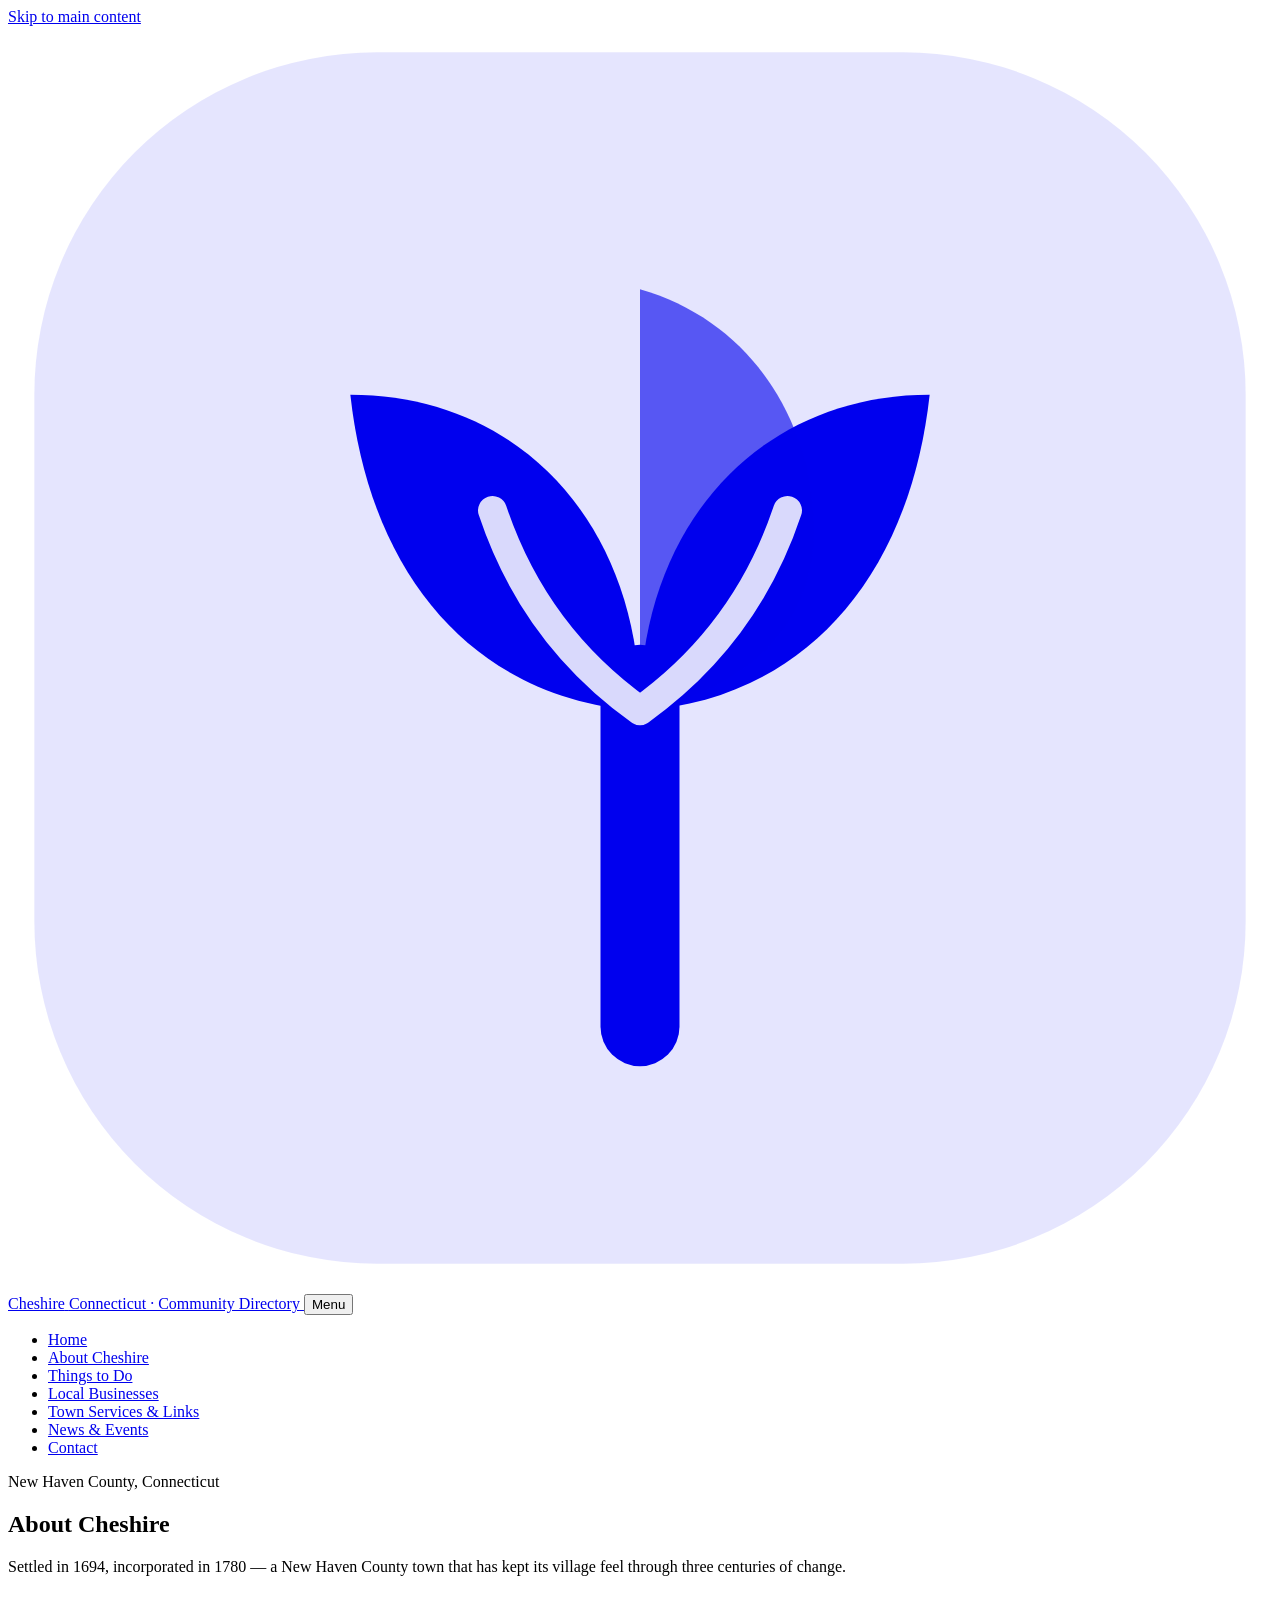
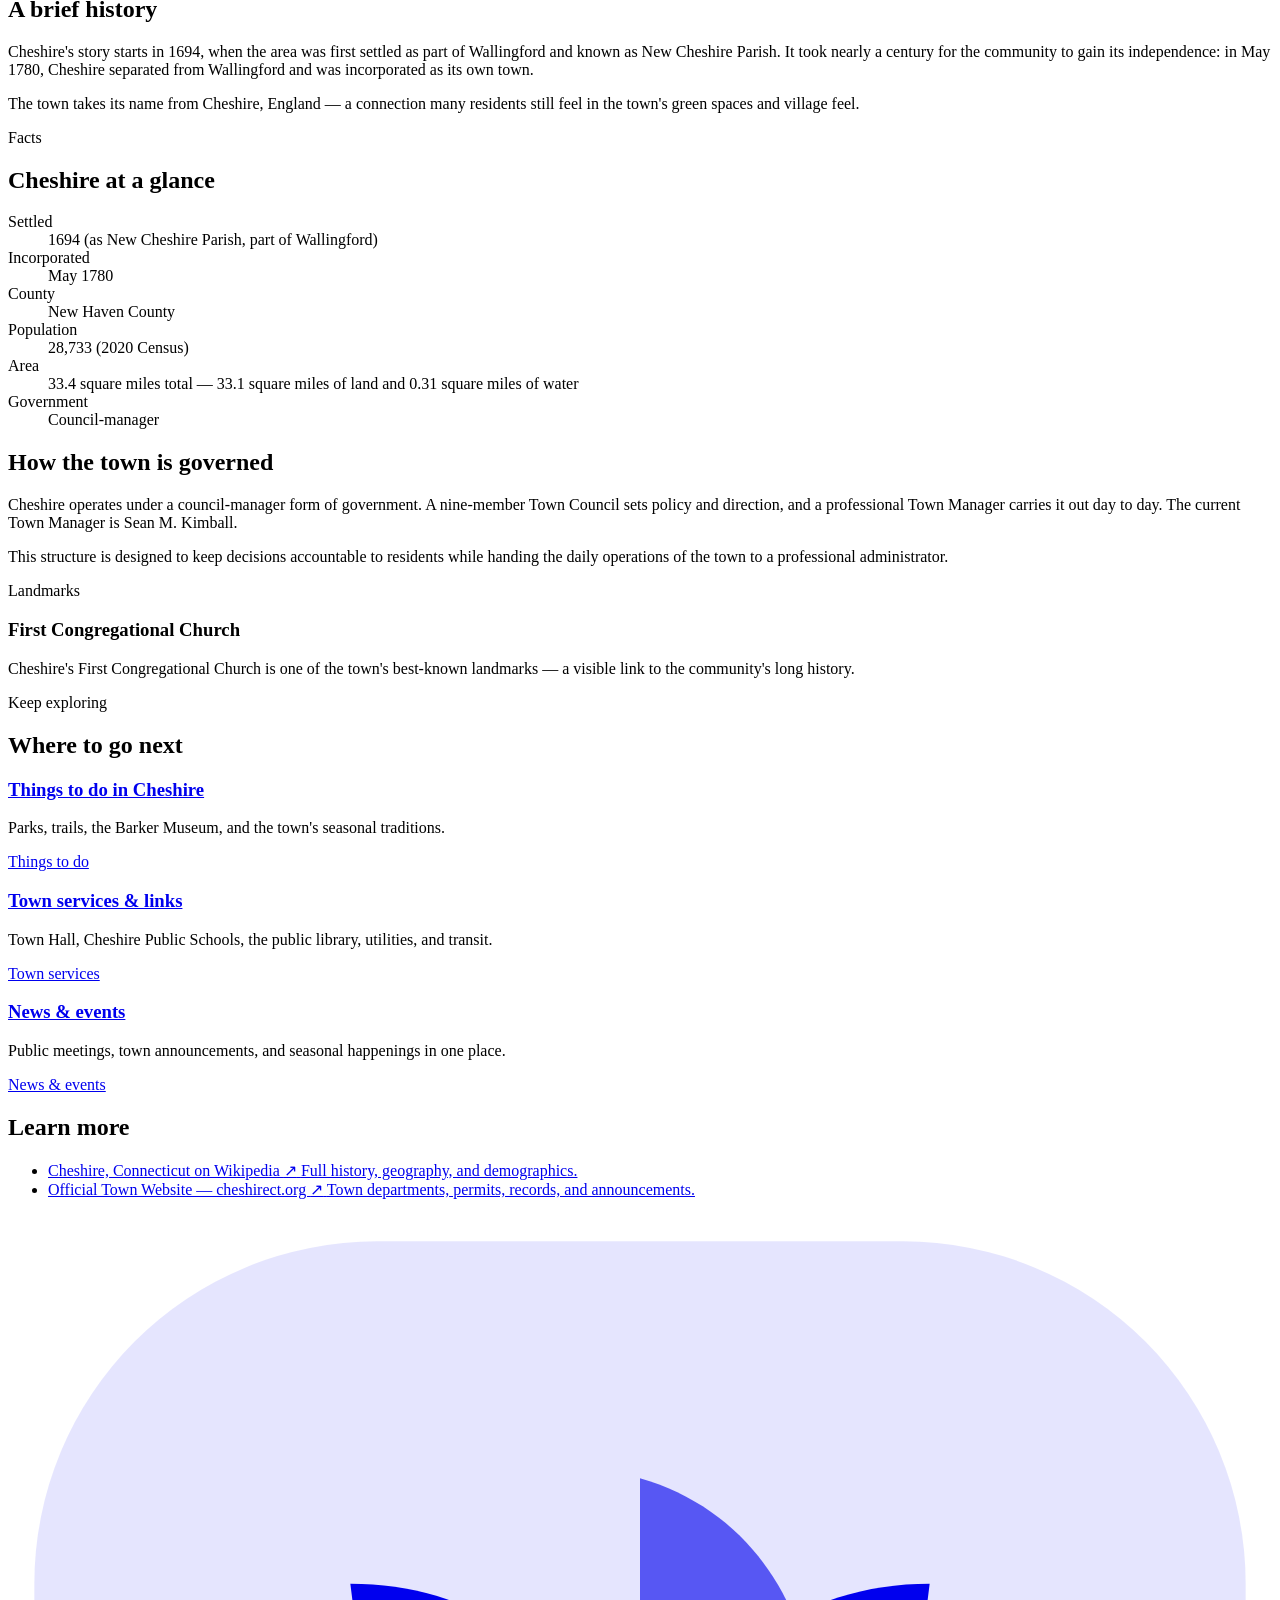
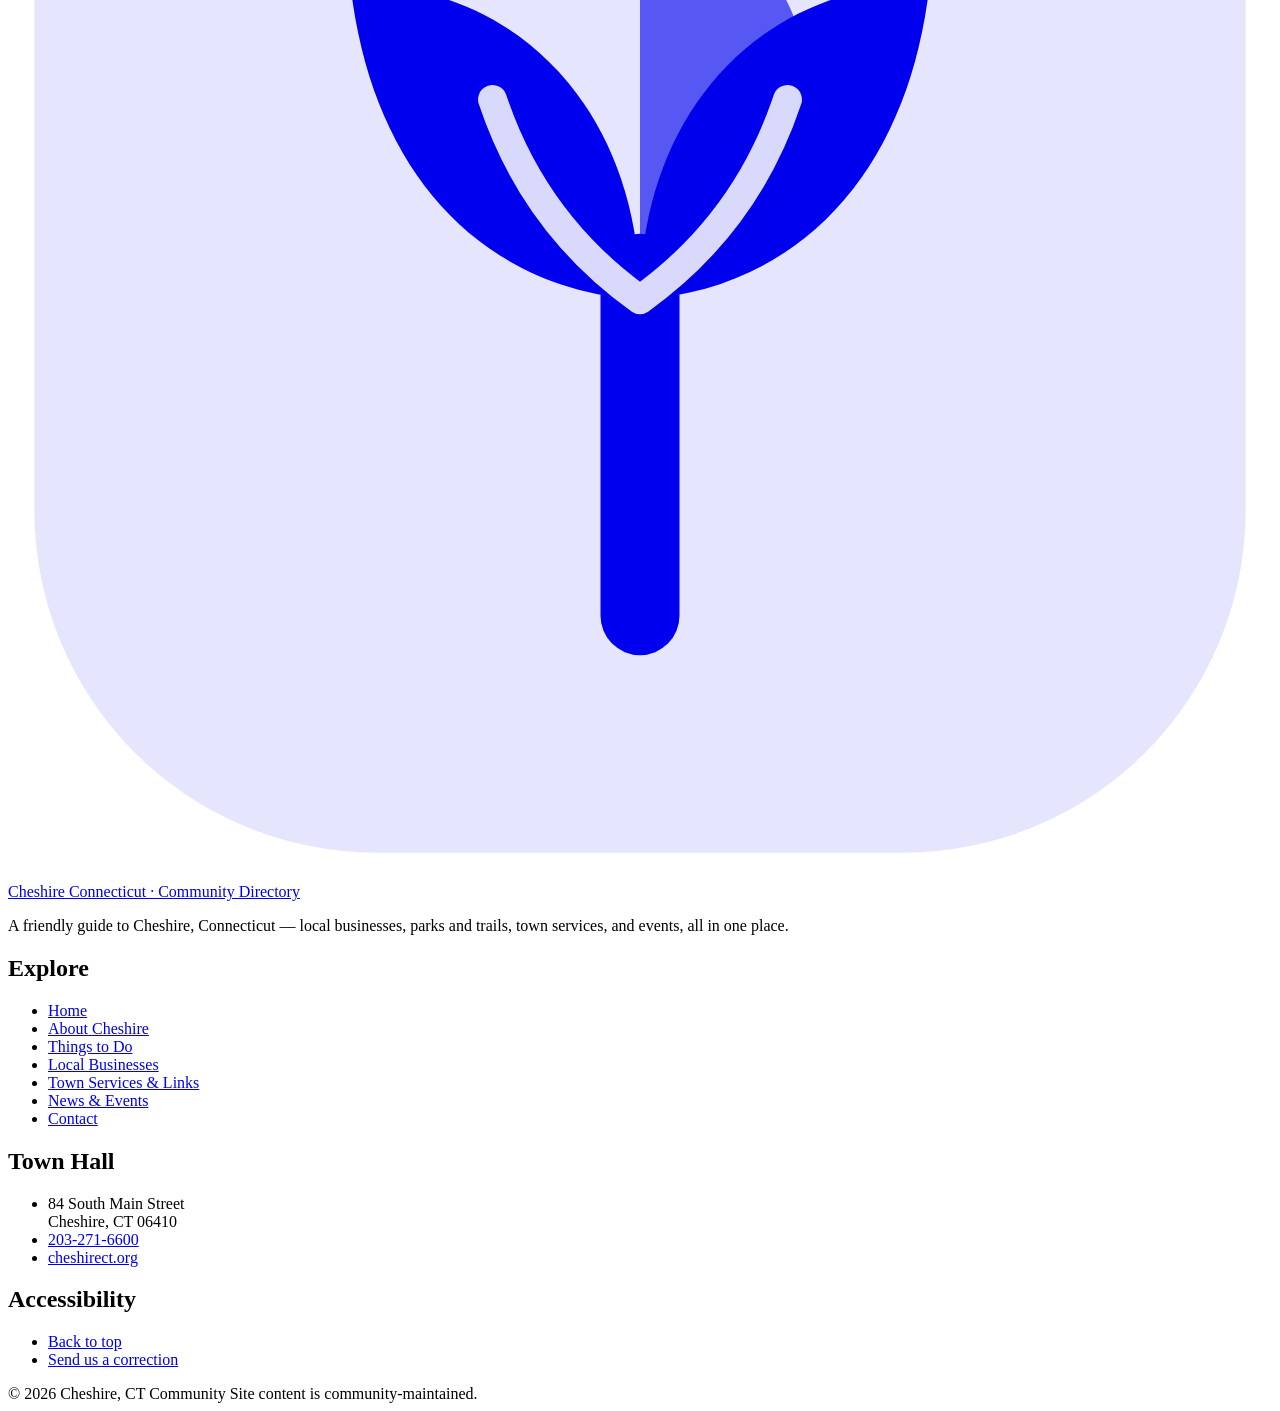
==== about.html @ 4a389e28 "Add about.html" ====
<!DOCTYPE html>
<html lang="en">
<head>
<meta charset="utf-8">
<meta name="viewport" content="width=device-width, initial-scale=1">
<title>About Cheshire, CT — History &amp; Community</title>
<meta name="description" content="Settled in 1694 and incorporated in 1780, Cheshire, CT is a New Haven County town of 28,733 people. History, facts, and how the town is governed.">
<link rel="canonical" href="about.html">

<meta property="og:type" content="website">
<meta property="og:site_name" content="Cheshire, CT Community">
<meta property="og:title" content="About Cheshire, Connecticut">
<meta property="og:description" content="From New Cheshire Parish to a modern New Haven County town — the history, the numbers, and the people who run Cheshire, Connecticut.">
<meta property="og:url" content="about.html">
<meta property="og:locale" content="en_US">
<meta name="twitter:card" content="summary">

<link rel="icon" href="data:image/svg+xml,%3Csvg xmlns='http://www.w3.org/2000/svg' viewBox='0 0 48 48'%3E%3Crect x='1' y='1' width='46' height='46' rx='13' fill='%231F5B3F'/%3E%3Cpath d='M24 38V25' stroke='%23FFFFFF' stroke-width='3' stroke-linecap='round' fill='none'/%3E%3Cpath d='M24 26c0-7 4.5-12 11-12-.8 7.2-5 11.6-11 12z' fill='%23FFFFFF'/%3E%3Cpath d='M24 26c0-7-4.5-12-11-12 .8 7.2 5 11.6 11 12z' fill='%23FFFFFF'/%3E%3Cpath d='M24 26V10c4.2 1.2 6.6 5 6.6 9.2 0 3.4-2.4 6-6.6 6.8z' fill='%23FFFFFF' opacity='0.62'/%3E%3C/svg%3E">

<link rel="stylesheet" href="css/styles.css">
<script defer src="js/main.js"></script>
</head>
<body>
<a class="skip-link" href="#main">Skip to main content</a>

<header class="site-header">
  <div class="container site-header__inner">
    <a class="brand" href="index.html">
      <svg class="logo-mark" viewBox="0 0 48 48" role="img" aria-label="Cheshire Community Directory logo">
        <rect x="1" y="1" width="46" height="46" rx="13" fill="currentColor" opacity="0.10"/>
        <path d="M24 38V25" stroke="currentColor" stroke-width="3" stroke-linecap="round" fill="none"/>
        <path d="M24 26c0-7 4.5-12 11-12-.8 7.2-5 11.6-11 12z" fill="currentColor"/>
        <path d="M24 26c0-7-4.5-12-11-12 .8 7.2 5 11.6 11 12z" fill="currentColor"/>
        <path d="M24 26V10c4.2 1.2 6.6 5 6.6 9.2 0 3.4-2.4 6-6.6 6.8z" fill="currentColor" opacity="0.62"/>
        <path d="M24 26c2.8-2 4.6-4.6 5.6-7.6M24 26c-2.8-2-4.6-4.6-5.6-7.6" stroke="#FFFFFF" stroke-width="1.1" stroke-linecap="round" fill="none" opacity="0.85"/>
      </svg>
      <span class="brand__text">
        <span class="brand__word">Cheshire</span>
        <span class="brand__descriptor">Connecticut · Community Directory</span>
      </span>
    </a>

    <button class="nav-toggle" type="button" aria-expanded="false" aria-controls="site-nav" aria-label="Open menu">
      <span class="nav-toggle__bars" aria-hidden="true"></span>
      <span class="nav-toggle__label">Menu</span>
    </button>

    <nav class="site-nav" id="site-nav" aria-label="Main">
      <ul class="site-nav__list">
        <li><a class="site-nav__link" href="index.html">Home</a></li>
        <li><a class="site-nav__link" href="about.html" aria-current="page">About Cheshire</a></li>
        <li><a class="site-nav__link" href="things-to-do.html">Things to Do</a></li>
        <li><a class="site-nav__link" href="businesses.html">Local Businesses</a></li>
        <li><a class="site-nav__link" href="services.html">Town Services &amp; Links</a></li>
        <li><a class="site-nav__link" href="news-events.html">News &amp; Events</a></li>
        <li><a class="site-nav__link" href="contact.html">Contact</a></li>
      </ul>
    </nav>
  </div>
</header>

<main id="main">

  <section class="hero hero--compact" aria-labelledby="about-title">
    <div class="hero__inner">
      <div>
        <span class="eyebrow">New Haven County, Connecticut</span>
        <h1 id="about-title">About Cheshire</h1>
        <p class="lead">Settled in 1694, incorporated in 1780 — a New Haven County town that has kept its village feel through three centuries of change.</p>
      </div>
    </div>
  </section>

  <section class="section" aria-labelledby="history-title">
    <div class="container">
      <div class="prose">
        <h2 id="history-title">A brief history</h2>
        <p>Cheshire's story starts in 1694, when the area was first settled as part of Wallingford and known as New Cheshire Parish. It took nearly a century for the community to gain its independence: in May 1780, Cheshire separated from Wallingford and was incorporated as its own town.</p>
        <p>The town takes its name from Cheshire, England — a connection many residents still feel in the town's green spaces and village feel.</p>
      </div>
    </div>
  </section>

  <section class="section section--alt" aria-labelledby="glance-title">
    <div class="container">
      <div class="section__head">
        <span class="eyebrow">Facts</span>
        <h2 id="glance-title">Cheshire at a glance</h2>
      </div>
      <dl class="facts">
        <div>
          <dt>Settled</dt>
          <dd>1694 <span class="meta">(as New Cheshire Parish, part of Wallingford)</span></dd>
        </div>
        <div>
          <dt>Incorporated</dt>
          <dd>May 1780</dd>
        </div>
        <div>
          <dt>County</dt>
          <dd>New Haven County</dd>
        </div>
        <div>
          <dt>Population</dt>
          <dd>28,733 <span class="meta">(2020 Census)</span></dd>
        </div>
        <div>
          <dt>Area</dt>
          <dd>33.4 square miles total — 33.1 square miles of land and 0.31 square miles of water</dd>
        </div>
        <div>
          <dt>Government</dt>
          <dd>Council-manager</dd>
        </div>
      </dl>
    </div>
  </section>

  <section class="section" aria-labelledby="governance-title">
    <div class="container">
      <div class="split">
        <div class="prose">
          <h2 id="governance-title">How the town is governed</h2>
          <p>Cheshire operates under a council-manager form of government. A nine-member Town Council sets policy and direction, and a professional Town Manager carries it out day to day. The current Town Manager is Sean M. Kimball.</p>
          <p>This structure is designed to keep decisions accountable to residents while handing the daily operations of the town to a professional administrator.</p>
        </div>
        <aside aria-labelledby="landmarks-title">
          <div class="card">
            <span class="eyebrow">Landmarks</span>
            <h3 id="landmarks-title" class="card__title">First Congregational Church</h3>
            <p class="card__body mb-0">Cheshire's First Congregational Church is one of the town's best-known landmarks — a visible link to the community's long history.</p>
          </div>
        </aside>
      </div>
    </div>
  </section>

  <section class="section section--alt" aria-labelledby="explore-title">
    <div class="container">
      <div class="section__head">
        <span class="eyebrow">Keep exploring</span>
        <h2 id="explore-title">Where to go next</h2>
      </div>
      <div class="grid grid--cards">
        <article class="card card--link">
          <h3 class="card__title"><a href="things-to-do.html">Things to do in Cheshire</a></h3>
          <p class="card__body">Parks, trails, the Barker Museum, and the town's seasonal traditions.</p>
          <div class="card__actions">
            <a class="link-arrow" href="things-to-do.html">Things to do</a>
          </div>
        </article>
        <article class="card card--link">
          <h3 class="card__title"><a href="services.html">Town services &amp; links</a></h3>
          <p class="card__body">Town Hall, Cheshire Public Schools, the public library, utilities, and transit.</p>
          <div class="card__actions">
            <a class="link-arrow" href="services.html">Town services</a>
          </div>
        </article>
        <article class="card card--link">
          <h3 class="card__title"><a href="news-events.html">News &amp; events</a></h3>
          <p class="card__body">Public meetings, town announcements, and seasonal happenings in one place.</p>
          <div class="card__actions">
            <a class="link-arrow" href="news-events.html">News &amp; events</a>
          </div>
        </article>
      </div>
    </div>
  </section>

  <section class="section" aria-labelledby="sources-title">
    <div class="container container--narrow">
      <h2 id="sources-title">Learn more</h2>
      <ul class="link-list">
        <li>
          <a href="https://en.wikipedia.org/wiki/Cheshire,_Connecticut" rel="noopener">
            <span class="link-list__name">Cheshire, Connecticut on Wikipedia <span aria-hidden="true">↗</span></span>
            <span class="link-list__desc">Full history, geography, and demographics.</span>
          </a>
        </li>
        <li>
          <a href="https://www.cheshirect.org" rel="noopener">
            <span class="link-list__name">Official Town Website — cheshirect.org <span aria-hidden="true">↗</span></span>
            <span class="link-list__desc">Town departments, permits, records, and announcements.</span>
          </a>
        </li>
      </ul>
    </div>
  </section>

</main>

<footer class="site-footer">
  <div class="container">
    <div class="site-footer__grid">
      <div>
        <a class="brand" href="index.html">
          <svg class="logo-mark" viewBox="0 0 48 48" role="img" aria-label="Cheshire Community Directory logo">
            <rect x="1" y="1" width="46" height="46" rx="13" fill="currentColor" opacity="0.10"/>
            <path d="M24 38V25" stroke="currentColor" stroke-width="3" stroke-linecap="round" fill="none"/>
            <path d="M24 26c0-7 4.5-12 11-12-.8 7.2-5 11.6-11 12z" fill="currentColor"/>
            <path d="M24 26c0-7-4.5-12-11-12 .8 7.2 5 11.6 11 12z" fill="currentColor"/>
            <path d="M24 26V10c4.2 1.2 6.6 5 6.6 9.2 0 3.4-2.4 6-6.6 6.8z" fill="currentColor" opacity="0.62"/>
            <path d="M24 26c2.8-2 4.6-4.6 5.6-7.6M24 26c-2.8-2-4.6-4.6-5.6-7.6" stroke="#FFFFFF" stroke-width="1.1" stroke-linecap="round" fill="none" opacity="0.85"/>
          </svg>
          <span class="brand__text">
            <span class="brand__word">Cheshire</span>
            <span class="brand__descriptor">Connecticut · Community Directory</span>
          </span>
        </a>
        <p class="mt-4">A friendly guide to Cheshire, Connecticut — local businesses, parks and trails, town services, and events, all in one place.</p>
      </div>

      <nav aria-labelledby="footer-explore">
        <h2 id="footer-explore">Explore</h2>
        <ul>
          <li><a href="index.html">Home</a></li>
          <li><a href="about.html">About Cheshire</a></li>
          <li><a href="things-to-do.html">Things to Do</a></li>
          <li><a href="businesses.html">Local Businesses</a></li>
          <li><a href="services.html">Town Services &amp; Links</a></li>
          <li><a href="news-events.html">News &amp; Events</a></li>
          <li><a href="contact.html">Contact</a></li>
        </ul>
      </nav>

      <div>
        <h2>Town Hall</h2>
        <ul>
          <li>84 South Main Street<br>Cheshire, CT 06410</li>
          <li><a href="tel:+12032716600">203-271-6600</a></li>
          <li><a href="https://www.cheshirect.org" rel="noopener">cheshirect.org</a></li>
        </ul>
      </div>

      <div>
        <h2>Accessibility</h2>
        <ul>
          <li><a href="#main">Back to top</a></li>
          <li><a href="contact.html">Send us a correction</a></li>
        </ul>
      </div>
    </div>

    <div class="site-footer__bottom">
      <span>© <span data-current-year>2026</span> Cheshire, CT Community</span>
      <span>Site content is community-maintained.</span>
    </div>
  </div>
</footer>

</body>
</html>
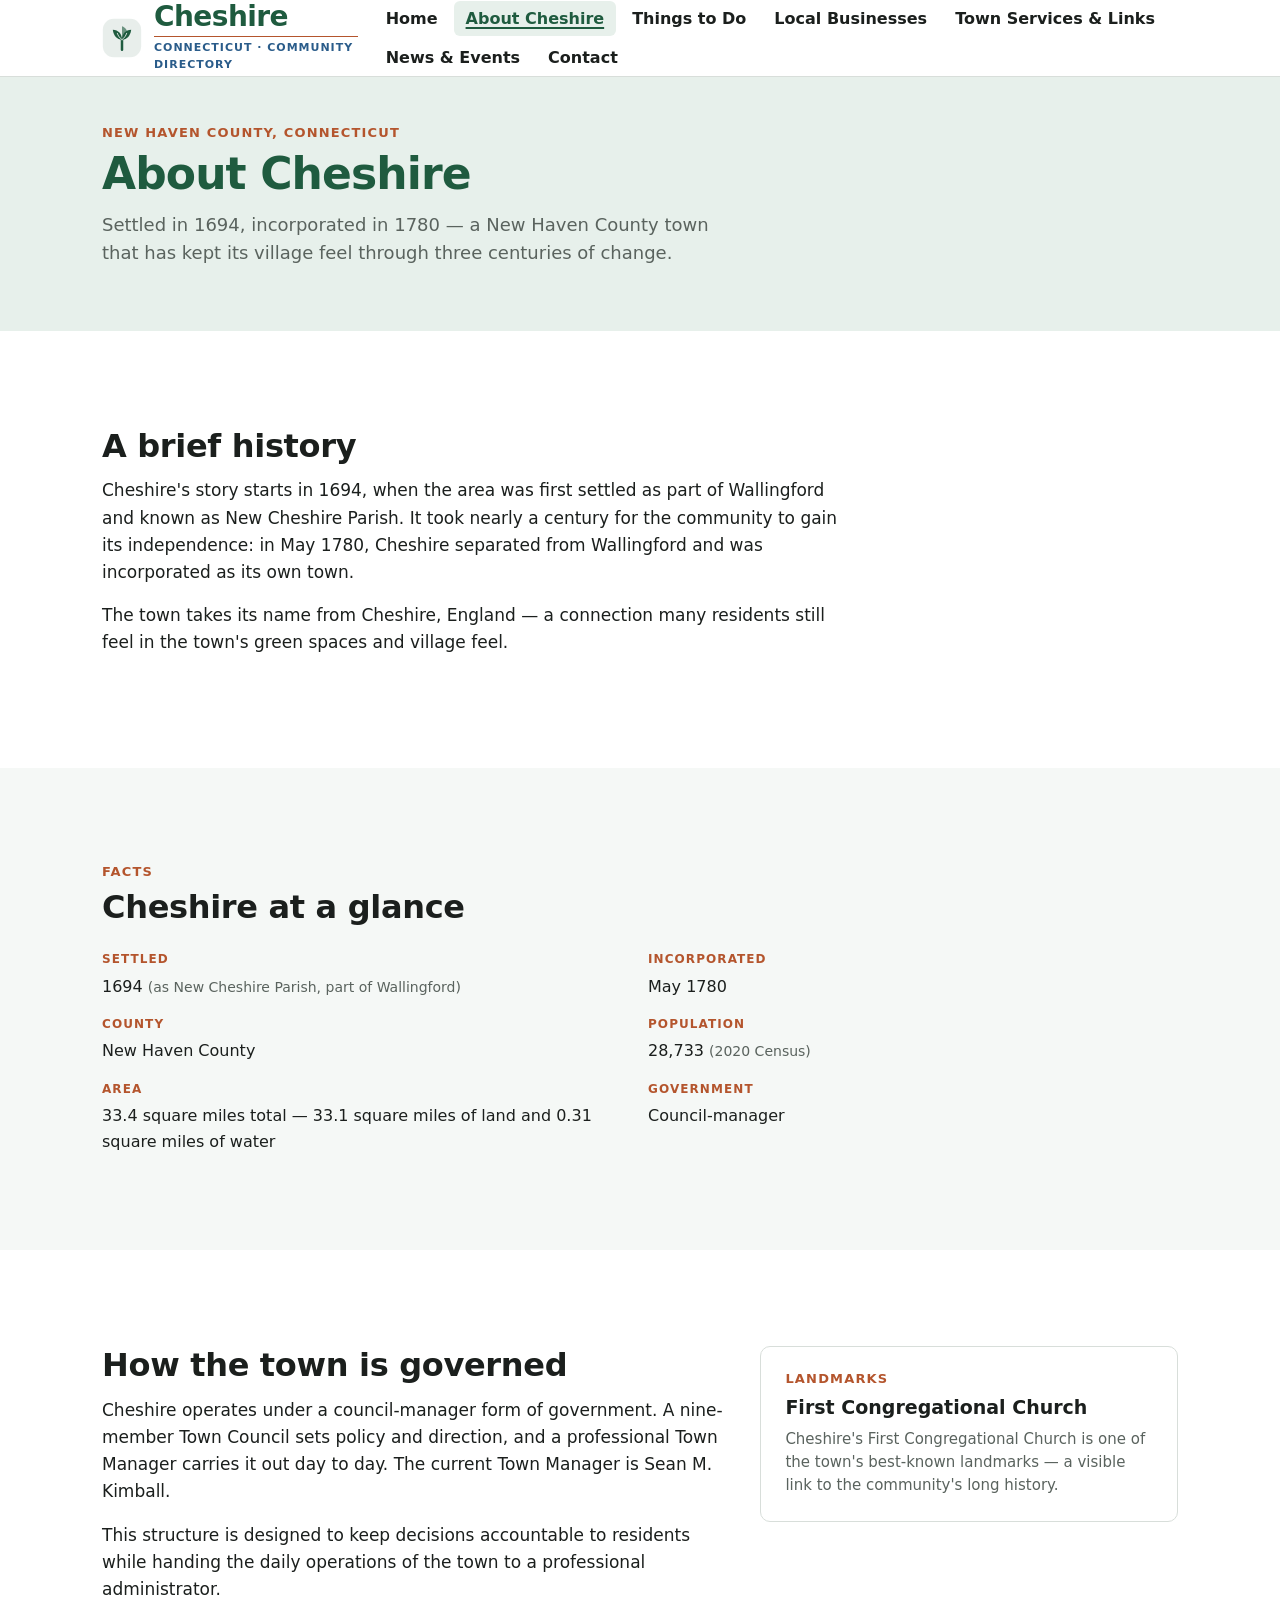
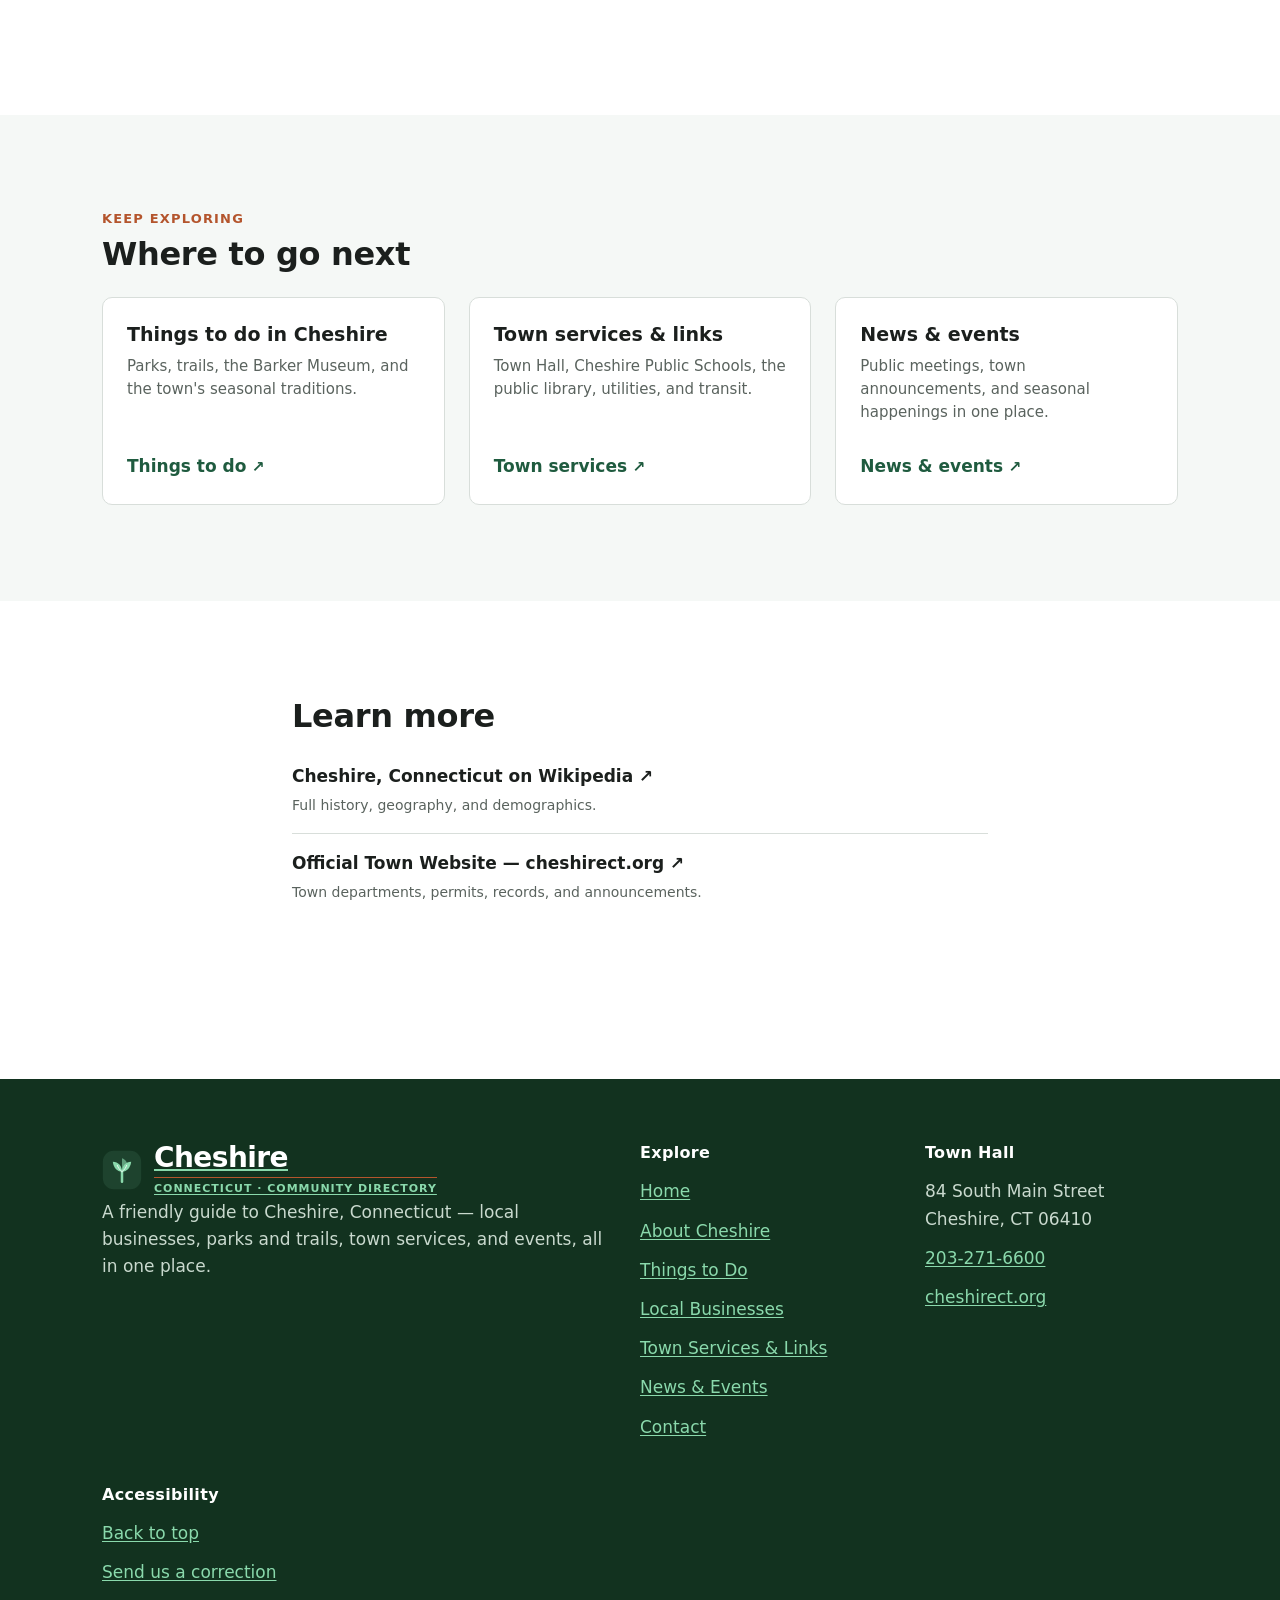
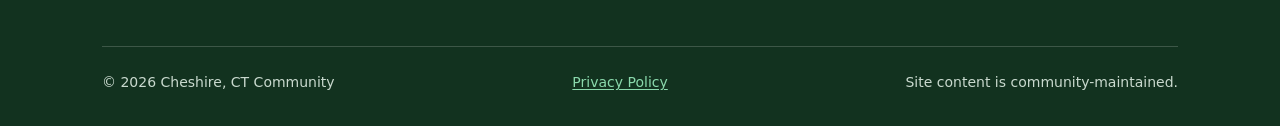
==== commit 33e0c852: "Add Privacy Policy footer link (QC fix)" ====
--- a/about.html
+++ b/about.html
@@ -243,6 +243,7 @@
 
     <div class="site-footer__bottom">
       <span>© <span data-current-year>2026</span> Cheshire, CT Community</span>
+      <a href="privacy.html">Privacy Policy</a>
       <span>Site content is community-maintained.</span>
     </div>
   </div>
--- a/css/styles.css
+++ b/css/styles.css
@@ -0,0 +1,874 @@
+/* ==========================================================================
+   Cheshire Community Directory — styles.css
+   Plain CSS, mobile-first, no framework, no build step.
+   Source of truth: design/design-system.md (v1.0).
+   Tokens (§2 palette, §3 typography, §4 spacing) mirrored from that document.
+   ========================================================================== */
+
+/* --------------------------------------------------------------------------
+   1. Design tokens
+   -------------------------------------------------------------------------- */
+:root {
+  /* Brand / core (§2.1) */
+  --color-primary:      #1F5B3F; /* Cheshire Green */
+  --color-primary-dark: #16452F;
+  --color-primary-tint: #E7F0EB;
+  --color-secondary:      #2A5C8A; /* Housatonic Blue */
+  --color-secondary-dark: #1E4366;
+  --color-accent:      #B4552D; /* Warm Clay */
+  --color-accent-tint: #FBEDE5;
+
+  /* Neutrals (§2.2) */
+  --color-ink:         #1B1F1D;
+  --color-ink-muted:   #5A635E;
+  --color-border:      #D8DEDA;
+  --color-surface:     #FFFFFF;
+  --color-surface-alt: #F5F8F6;
+  --color-surface-dark:#12321F;
+
+  /* Status (§2.3) */
+  --color-success:      #1E7A4B;
+  --color-success-tint: #E6F4EC;
+  --color-warning:      #8A5300;
+  --color-warning-tint: #FDF1DC;
+
+  /* Footer-specific text (§2.4 verified pairings) */
+  --color-footer-text:  #FFFFFF;
+  --color-footer-muted: #C9D9CE;
+  --color-footer-link:  #8AD9AC;
+
+  /* Typography (§3.1) — no webfont in v1 */
+  --font-sans: system-ui, -apple-system, "Segoe UI", Roboto,
+               "Helvetica Neue", Arial, sans-serif;
+  --font-mono: ui-monospace, SFMono-Regular, Menlo, Consolas, monospace;
+
+  /* Spacing scale (§4.1) */
+  --space-1: 0.25rem;  /*  4px */
+  --space-2: 0.5rem;   /*  8px */
+  --space-3: 0.75rem;  /* 12px */
+  --space-4: 1rem;     /* 16px */
+  --space-5: 1.5rem;   /* 24px */
+  --space-6: 2rem;     /* 32px */
+  --space-7: 3rem;     /* 48px */
+  --space-8: 4rem;     /* 64px */
+  --space-9: 6rem;     /* 96px */
+
+  /* Layout (§4.2) */
+  --container-max:    1140px;
+  --container-narrow:  760px;
+  --container-wide:   1320px;
+  --gutter: 1rem;
+
+  /* Shape */
+  --radius-card: 10px;
+  --radius-sm: 6px;
+  --radius-pill: 999px;
+
+  --shadow-hover: 0 4px 16px rgba(18, 50, 31, 0.10);
+  --shadow-header: 0 2px 12px rgba(18, 50, 31, 0.12);
+  --transition: 160ms ease;
+
+  /* Header height — used to offset anchor targets under the sticky header */
+  --header-h: 64px;
+}
+@media (min-width: 900px) {
+  :root { --header-h: 76px; }
+}
+
+@media (min-width: 768px) {
+  :root { --gutter: 1.5rem; } /* 24px */
+}
+@media (min-width: 1024px) {
+  :root { --gutter: 2rem; }   /* 32px */
+}
+
+/* --------------------------------------------------------------------------
+   2. Reset / base
+   -------------------------------------------------------------------------- */
+*,
+*::before,
+*::after { box-sizing: border-box; }
+
+html {
+  -webkit-text-size-adjust: 100%;
+  text-size-adjust: 100%;
+  scroll-behavior: smooth;
+}
+
+@media (prefers-reduced-motion: reduce) {
+  html { scroll-behavior: auto; }
+  *, *::before, *::after {
+    animation-duration: 0.01ms !important;
+    animation-iteration-count: 1 !important;
+    transition-duration: 0.01ms !important;
+  }
+}
+
+body {
+  margin: 0;
+  font-family: var(--font-sans);
+  font-size: 1.0625rem; /* 17px */
+  line-height: 1.6;
+  color: var(--color-ink);
+  background-color: var(--color-surface);
+  overflow-x: hidden;
+}
+
+img, svg, video { max-width: 100%; height: auto; display: block; }
+
+/* --------------------------------------------------------------------------
+   3. Typography (§3.2 / §3.3)
+   -------------------------------------------------------------------------- */
+h1, h2, h3, h4 {
+  color: var(--color-ink);
+  margin: 0 0 var(--space-3);
+  font-weight: 700;
+  text-wrap: balance;
+}
+
+h1 {
+  font-size: 1.875rem;      /* 30px mobile */
+  line-height: 1.15;
+  letter-spacing: -0.02em;
+}
+h2 {
+  font-size: 1.5rem;        /* 24px mobile */
+  line-height: 1.2;
+  letter-spacing: -0.01em;
+}
+h3 {
+  font-size: 1.25rem;       /* 20px mobile */
+  line-height: 1.25;
+  font-weight: 600;
+}
+h4 {
+  font-size: 1.0625rem;     /* 17px mobile */
+  line-height: 1.3;
+  font-weight: 600;
+}
+
+@media (min-width: 1024px) {
+  h1 { font-size: 2.75rem; }  /* 44px */
+  h2 { font-size: 2rem; }     /* 32px */
+  h3 { font-size: 1.5rem; }   /* 24px */
+  h4 { font-size: 1.125rem; } /* 18px */
+}
+
+p { margin: 0 0 var(--space-4); }
+
+a {
+  color: var(--color-primary);
+  text-underline-offset: 2px;
+}
+a:hover { color: var(--color-primary-dark); }
+
+strong { font-weight: 700; }
+
+.eyebrow {
+  display: block;
+  font-size: 0.75rem;      /* 12px mobile */
+  font-weight: 600;
+  line-height: 1.2;
+  letter-spacing: 0.09em;
+  text-transform: uppercase;
+  color: var(--color-accent);
+  margin: 0 0 var(--space-2);
+}
+@media (min-width: 1024px) { .eyebrow { font-size: 0.8125rem; } }
+
+.lead {
+  font-size: 1.125rem;
+  line-height: 1.55;
+  color: var(--color-ink-muted);
+}
+
+.meta {
+  font-size: 0.875rem; /* 14px */
+  line-height: 1.5;
+  color: var(--color-ink-muted);
+}
+
+.prose { max-width: 68ch; }
+.prose-wide { max-width: 72ch; }
+
+/* --------------------------------------------------------------------------
+   4. Focus visibility + skip link (accessibility)
+   -------------------------------------------------------------------------- */
+:focus-visible {
+  outline: 3px solid var(--color-secondary);
+  outline-offset: 2px;
+  border-radius: var(--radius-sm);
+}
+/* Fallback for engines without :focus-visible */
+a:focus, button:focus, input:focus, select:focus, textarea:focus {
+  outline: 3px solid var(--color-secondary);
+  outline-offset: 2px;
+}
+:focus:not(:focus-visible) { outline: none; }
+
+/* Dark surfaces (footer, primary buttons) get a light focus ring (§5.9) */
+.site-footer :focus-visible,
+.btn--primary:focus-visible {
+  outline-color: #FFFFFF;
+}
+
+.skip-link {
+  position: absolute;
+  left: var(--space-4);
+  top: -100px;
+  z-index: 100;
+  background: var(--color-primary);
+  color: #FFFFFF;
+  padding: var(--space-3) var(--space-4);
+  border-radius: 0 0 var(--radius-sm) var(--radius-sm);
+  font-weight: 600;
+  text-decoration: none;
+  transition: top var(--transition);
+}
+.skip-link:focus { top: 0; color: #FFFFFF; }
+
+.visually-hidden {
+  position: absolute !important;
+  width: 1px; height: 1px;
+  padding: 0; margin: -1px;
+  overflow: hidden;
+  clip: rect(0 0 0 0);
+  clip-path: inset(50%);
+  white-space: nowrap;
+  border: 0;
+}
+
+/* --------------------------------------------------------------------------
+   5. Layout primitives (§4.2 / §4.4)
+   -------------------------------------------------------------------------- */
+.container {
+  width: 100%;
+  max-width: var(--container-max);
+  margin-inline: auto;
+  padding-inline: var(--gutter);
+}
+.container--narrow { max-width: var(--container-narrow); }
+.container--wide   { max-width: var(--container-wide); }
+
+.section { padding-block: var(--space-7); }
+.section--alt { background-color: var(--color-surface-alt); }
+.section--tint { background-color: var(--color-primary-tint); }
+@media (min-width: 1024px) {
+  .section { padding-block: var(--space-9); }
+}
+
+.section__head { margin-bottom: var(--space-5); }
+.section__head p:last-child { margin-bottom: 0; }
+
+.stack > * + * { margin-top: var(--space-4); }
+
+.grid {
+  display: grid;
+  gap: var(--space-5);
+  grid-template-columns: 1fr;
+}
+@media (min-width: 640px) {
+  .grid--cards { grid-template-columns: repeat(2, minmax(0, 1fr)); }
+}
+@media (min-width: 1024px) {
+  .grid--cards { grid-template-columns: repeat(3, minmax(0, 1fr)); }
+}
+.grid--auto {
+  grid-template-columns: repeat(auto-fit, minmax(280px, 1fr));
+}
+
+.split {
+  display: grid;
+  gap: var(--space-6);
+  grid-template-columns: 1fr;
+}
+@media (min-width: 900px) {
+  .split { grid-template-columns: 3fr 2fr; align-items: start; }
+}
+
+/* --------------------------------------------------------------------------
+   6. Header + navigation
+   -------------------------------------------------------------------------- */
+.site-header {
+  background-color: var(--color-surface);
+  border-bottom: 1px solid var(--color-border);
+  position: sticky;
+  top: 0;
+  z-index: 100;
+}
+.site-header.is-scrolled { box-shadow: var(--shadow-header); }
+
+.site-header__inner {
+  display: flex;
+  align-items: center;
+  justify-content: space-between;
+  gap: var(--space-4);
+  min-height: var(--header-h);
+}
+
+/* Sticky header must not cover in-page anchor targets (§7.5) */
+:target { scroll-margin-top: calc(var(--header-h) + 24px); }
+
+.brand {
+  display: inline-flex;
+  align-items: center;
+  gap: var(--space-3);
+  text-decoration: none;
+  color: var(--color-ink);
+}
+.brand:hover { color: var(--color-ink); }
+
+.logo-mark {
+  width: 40px;
+  height: 40px;
+  flex: 0 0 auto;
+  color: var(--color-primary);
+}
+
+.brand__text { display: flex; flex-direction: column; }
+.brand__word {
+  font-size: 1.5rem;
+  font-weight: 700;
+  letter-spacing: -0.02em;
+  line-height: 1.1;
+  color: var(--color-primary);
+}
+.brand__descriptor {
+  font-size: 0.625rem;
+  font-weight: 600;
+  letter-spacing: 0.09em;
+  text-transform: uppercase;
+  color: var(--color-secondary);
+  border-top: 1px solid var(--color-accent);
+  padding-top: 2px;
+  margin-top: 3px;
+}
+@media (min-width: 1024px) {
+  .brand__word { font-size: 1.75rem; }
+  .brand__descriptor { font-size: 0.6875rem; }
+}
+
+/* Burger button — hidden at >= 900px */
+.nav-toggle {
+  display: inline-flex;
+  align-items: center;
+  gap: var(--space-2);
+  min-height: 44px;
+  min-width: 44px;
+  padding: var(--space-2) var(--space-3);
+  background: var(--color-surface);
+  color: var(--color-primary);
+  border: 1px solid var(--color-border);
+  border-radius: var(--radius-sm);
+  font: inherit;
+  font-size: 1rem;
+  font-weight: 600;
+  cursor: pointer;
+}
+.nav-toggle[aria-expanded="true"] {
+  background: var(--color-primary-tint);
+  border-color: var(--color-primary);
+}
+.nav-toggle__bars {
+  display: inline-block;
+  width: 18px;
+  height: 12px;
+  position: relative;
+}
+.nav-toggle__bars::before,
+.nav-toggle__bars::after {
+  content: "";
+  position: absolute;
+  left: 0;
+  width: 100%;
+  height: 2px;
+  background: currentColor;
+  border-radius: 2px;
+}
+.nav-toggle__bars::before { top: 0; }
+.nav-toggle__bars::after  { bottom: 0; }
+
+@media (min-width: 900px) {
+  .nav-toggle { display: none; }
+}
+
+/* Primary nav */
+.site-nav { width: 100%; }
+
+.site-nav__list {
+  list-style: none;
+  margin: 0;
+  padding: 0;
+}
+
+.site-nav__link {
+  display: block;
+  padding: var(--space-3) var(--space-2);
+  text-decoration: none;
+  color: var(--color-ink);
+  font-size: 1rem;
+  font-weight: 600;
+  line-height: 1.2;
+  border-radius: var(--radius-sm);
+}
+.site-nav__link:hover {
+  color: var(--color-primary);
+  background-color: var(--color-primary-tint);
+}
+.site-nav__link[aria-current="page"] {
+  color: var(--color-primary);
+  background-color: var(--color-primary-tint);
+  text-decoration: underline;
+  text-underline-offset: 3px;
+  text-decoration-thickness: 2px;
+}
+
+/* Mobile: collapse nav below the header, hidden until opened.
+   The collapse only applies when JS is available (html.js) — without JS the
+   nav renders as a plain, visible list of links (§5.2 progressive enhancement). */
+@media (max-width: 899px) {
+  html.js .site-nav {
+    position: absolute;
+    left: 0;
+    right: 0;
+    top: 100%;
+    background-color: var(--color-surface);
+    border-bottom: 1px solid var(--color-border);
+    box-shadow: 0 12px 24px rgba(27, 31, 29, 0.10);
+    padding: var(--space-3) var(--gutter) var(--space-5);
+    display: none;
+  }
+  html.js .site-nav.is-open { display: block; }
+  html.js .site-nav__list > li + li { border-top: 1px solid var(--color-border); }
+  html.js .site-nav__link { padding-block: var(--space-4); }
+}
+/* Without JS the burger is meaningless — hide it and show the list. */
+html:not(.js) .nav-toggle { display: none; }
+
+/* Desktop: horizontal nav */
+@media (min-width: 900px) {
+  .site-nav { width: auto; }
+  .site-nav__list {
+    display: flex;
+    flex-wrap: wrap;
+    align-items: center;
+    gap: var(--space-1);
+  }
+  .site-nav__link { padding: var(--space-2) var(--space-3); }
+}
+
+/* --------------------------------------------------------------------------
+   7. Hero
+   -------------------------------------------------------------------------- */
+.hero {
+  background-color: var(--color-primary-tint);
+  color: var(--color-ink);
+  padding-block: var(--space-7);
+}
+@media (min-width: 1024px) {
+  .hero { padding-block: var(--space-9); }
+}
+.hero__inner {
+  max-width: var(--container-max);
+  margin-inline: auto;
+  padding-inline: var(--gutter);
+  display: grid;
+  gap: var(--space-6);
+  grid-template-columns: 1fr;
+}
+@media (min-width: 900px) {
+  .hero__inner { grid-template-columns: 3fr 2fr; align-items: center; }
+}
+.hero h1 { color: var(--color-primary); }
+.hero p { max-width: 60ch; }
+
+.hero--compact { padding-block: var(--space-6); }
+@media (min-width: 1024px) {
+  .hero--compact { padding-block: var(--space-7); }
+}
+
+/* --------------------------------------------------------------------------
+   8. Buttons & links
+   -------------------------------------------------------------------------- */
+.btn {
+  display: inline-flex;
+  align-items: center;
+  justify-content: center;
+  gap: var(--space-2);
+  min-height: 44px;
+  padding: var(--space-3) var(--space-5);
+  border-radius: var(--radius-pill);
+  border: 2px solid transparent;
+  font: inherit;
+  font-size: 1rem;
+  font-weight: 600;
+  line-height: 1.2;
+  text-decoration: none;
+  cursor: pointer;
+  transition: background-color var(--transition), color var(--transition),
+              border-color var(--transition);
+}
+.btn--primary {
+  background-color: var(--color-primary);
+  color: #FFFFFF;
+}
+.btn--primary:hover {
+  background-color: var(--color-primary-dark);
+  color: #FFFFFF;
+}
+.btn--secondary {
+  background-color: transparent;
+  color: var(--color-secondary);
+  border-color: var(--color-secondary);
+}
+.btn--secondary:hover {
+  background-color: var(--color-secondary);
+  color: #FFFFFF;
+}
+.btn--quiet {
+  background-color: transparent;
+  color: var(--color-primary);
+  border-color: var(--color-border);
+}
+.btn--quiet:hover {
+  background-color: var(--color-primary-tint);
+  border-color: var(--color-primary);
+  color: var(--color-primary-dark);
+}
+
+.btn-row {
+  display: flex;
+  flex-wrap: wrap;
+  gap: var(--space-3);
+  margin-top: var(--space-5);
+}
+
+/* Text link with a directional glyph */
+.link-arrow {
+  font-weight: 600;
+  text-decoration: none;
+  color: var(--color-primary);
+}
+.link-arrow::after {
+  content: " \2197"; /* ↗ */
+  font-size: 0.9em;
+}
+.link-arrow:hover { color: var(--color-primary-dark); text-decoration: underline; }
+
+.link-out::after {
+  content: " \2197";
+  font-size: 0.9em;
+  color: var(--color-ink-muted);
+}
+
+/* --------------------------------------------------------------------------
+   9. Cards & directory
+   -------------------------------------------------------------------------- */
+.card {
+  display: flex;
+  flex-direction: column;
+  background-color: var(--color-surface);
+  border: 1px solid var(--color-border);
+  border-radius: var(--radius-card);
+  padding: var(--space-5);
+  transition: box-shadow var(--transition), border-color var(--transition),
+              background-color var(--transition);
+}
+.card:hover,
+.card:focus-within {
+  box-shadow: var(--shadow-hover);
+  border-color: var(--color-primary);
+}
+
+.card--link:hover { background-color: var(--color-primary-tint); }
+
+.card--featured {
+  background-color: var(--color-accent-tint);
+  border-left: 4px solid var(--color-accent);
+}
+
+.card__media {
+  aspect-ratio: 16 / 9;
+  width: 100%;
+  object-fit: cover;
+  border-radius: var(--radius-sm);
+  background-color: var(--color-surface-alt);
+  margin-bottom: var(--space-4);
+}
+
+.card__title {
+  font-size: 1.1875rem; /* 19px */
+  line-height: 1.3;
+  font-weight: 600;
+  margin: 0 0 var(--space-2);
+}
+.card__title a {
+  color: var(--color-ink);
+  text-decoration: none;
+}
+.card__title a:hover {
+  color: var(--color-primary);
+  text-decoration: underline;
+}
+
+.card__meta {
+  font-size: 0.875rem;
+  line-height: 1.5;
+  color: var(--color-ink-muted);
+  margin: 0 0 var(--space-3);
+  display: flex;
+  flex-wrap: wrap;
+  gap: var(--space-2) var(--space-3);
+}
+
+.card__body {
+  font-size: 0.9375rem; /* 15px */
+  line-height: 1.55;
+  color: var(--color-ink-muted);
+  margin: 0 0 var(--space-4);
+}
+
+.card__actions {
+  margin-top: auto;
+  display: flex;
+  flex-wrap: wrap;
+  gap: var(--space-2) var(--space-4);
+  padding-top: var(--space-3);
+}
+
+/* Contact details inside a card (address / phone) */
+.card__contact {
+  list-style: none;
+  margin: 0 0 var(--space-4);
+  padding: 0;
+  font-size: 0.875rem;
+  line-height: 1.6;
+}
+.card__contact li { display: flex; gap: var(--space-2); }
+.card__contact a { overflow-wrap: anywhere; }
+
+/* Category group wrapper */
+.category {
+  margin-bottom: var(--space-7);
+}
+.category:last-child { margin-bottom: 0; }
+.category__title {
+  border-bottom: 2px solid var(--color-primary-tint);
+  padding-bottom: var(--space-2);
+}
+
+/* Tag / badge */
+.tag {
+  display: inline-block;
+  font-size: 0.75rem;
+  font-weight: 600;
+  letter-spacing: 0.04em;
+  text-transform: uppercase;
+  padding: 0.15rem var(--space-2);
+  border-radius: var(--radius-pill);
+  background-color: var(--color-primary-tint);
+  color: var(--color-primary);
+}
+.tag--accent {
+  background-color: var(--color-accent);
+  color: #FFFFFF;
+  font-size: 0.8125rem; /* >=16px not required: non-text-weight badge contrast 4.8:1 AA */
+}
+.tag--success { background-color: var(--color-success-tint); color: var(--color-success); }
+.tag--warning { background-color: var(--color-warning-tint); color: var(--color-warning); }
+
+/* --------------------------------------------------------------------------
+   10. Lists (link lists, news lists, steps)
+   -------------------------------------------------------------------------- */
+.link-list {
+  list-style: none;
+  margin: 0;
+  padding: 0;
+}
+.link-list > li {
+  border-bottom: 1px solid var(--color-border);
+}
+.link-list > li:last-child { border-bottom: 0; }
+.link-list a {
+  display: flex;
+  flex-direction: column;
+  gap: var(--space-1);
+  min-height: 44px;
+  padding-block: var(--space-4);
+  text-decoration: none;
+  color: var(--color-ink);
+}
+.link-list a:hover { color: var(--color-primary); }
+.link-list a:hover .link-list__name { text-decoration: underline; }
+.link-list__name { font-weight: 600; }
+.link-list__desc {
+  font-size: 0.875rem;
+  color: var(--color-ink-muted);
+}
+
+.news-list { list-style: none; margin: 0; padding: 0; }
+.news-list > li {
+  padding-block: var(--space-5);
+  border-bottom: 1px solid var(--color-border);
+}
+.news-list > li:last-child { border-bottom: 0; }
+.news-list time {
+  display: block;
+  font-size: 0.875rem;
+  color: var(--color-ink-muted);
+  margin-bottom: var(--space-1);
+}
+
+/* Definition list for facts / contact details */
+.facts {
+  margin: 0;
+  display: grid;
+  gap: var(--space-4);
+  grid-template-columns: 1fr;
+}
+@media (min-width: 640px) {
+  .facts { grid-template-columns: repeat(2, minmax(0, 1fr)); }
+}
+.facts dt {
+  font-size: 0.75rem;
+  font-weight: 600;
+  text-transform: uppercase;
+  letter-spacing: 0.09em;
+  color: var(--color-accent);
+  margin-bottom: var(--space-1);
+}
+.facts dd {
+  margin: 0;
+  font-size: 1rem;
+}
+.facts dd a { overflow-wrap: anywhere; }
+
+/* Callout */
+.callout {
+  border-left: 4px solid var(--color-secondary);
+  background-color: var(--color-surface-alt);
+  padding: var(--space-4) var(--space-5);
+  border-radius: 0 var(--radius-sm) var(--radius-sm) 0;
+}
+.callout p:last-child { margin-bottom: 0; }
+.callout--warning {
+  border-left-color: var(--color-warning);
+  background-color: var(--color-warning-tint);
+}
+.callout--success {
+  border-left-color: var(--color-success);
+  background-color: var(--color-success-tint);
+}
+
+/* --------------------------------------------------------------------------
+   11. Contact form / form controls
+   -------------------------------------------------------------------------- */
+.form { display: grid; gap: var(--space-5); }
+.field { display: grid; gap: var(--space-2); }
+.field label {
+  font-weight: 600;
+  font-size: 0.9375rem;
+}
+.field .hint {
+  font-size: 0.875rem;
+  color: var(--color-ink-muted);
+}
+.field input,
+.field textarea,
+.field select {
+  font: inherit;
+  font-size: 1rem;
+  color: var(--color-ink);
+  background-color: var(--color-surface);
+  border: 1px solid var(--color-border);
+  border-radius: var(--radius-sm);
+  padding: var(--space-3) var(--space-4);
+  min-height: 44px;
+  width: 100%;
+}
+.field textarea { min-height: 10rem; resize: vertical; }
+.field input:focus,
+.field textarea:focus,
+.field select:focus { border-color: var(--color-secondary); }
+
+.form__note { font-size: 0.875rem; color: var(--color-ink-muted); }
+
+/* --------------------------------------------------------------------------
+   12. Footer
+   -------------------------------------------------------------------------- */
+.site-footer {
+  background-color: var(--color-surface-dark);
+  color: var(--color-footer-text);
+  padding-block: var(--space-8) var(--space-6);
+  margin-top: var(--space-8);
+}
+.site-footer a {
+  color: var(--color-footer-link);
+  text-decoration: underline;
+  text-underline-offset: 2px;
+}
+.site-footer a:hover { color: #FFFFFF; }
+
+.site-footer__grid {
+  display: grid;
+  gap: var(--space-6);
+  grid-template-columns: 1fr;
+}
+@media (min-width: 768px) {
+  .site-footer__grid { grid-template-columns: 2fr 1fr 1fr; }
+}
+
+.site-footer h2,
+.site-footer h3 {
+  color: #FFFFFF;
+  font-size: 1rem;
+  font-weight: 600;
+  letter-spacing: 0.02em;
+  margin: 0 0 var(--space-4);
+}
+
+.site-footer p,
+.site-footer li { color: var(--color-footer-muted); }
+.site-footer .brand__word { color: #FFFFFF; }
+.site-footer .brand__descriptor { color: var(--color-footer-link); border-top-color: var(--color-accent); }
+.site-footer .logo-mark { color: var(--color-footer-link); }
+
+.site-footer ul { list-style: none; margin: 0; padding: 0; }
+.site-footer li { margin-bottom: var(--space-3); }
+
+.site-footer__bottom {
+  margin-top: var(--space-7);
+  padding-top: var(--space-5);
+  border-top: 1px solid rgba(255, 255, 255, 0.18);
+  font-size: 0.875rem;
+  color: var(--color-footer-muted);
+  display: flex;
+  flex-wrap: wrap;
+  gap: var(--space-3);
+  justify-content: space-between;
+}
+
+/* --------------------------------------------------------------------------
+   13. Utilities
+   -------------------------------------------------------------------------- */
+.mt-0 { margin-top: 0 !important; }
+.mb-0 { margin-bottom: 0 !important; }
+.mb-4 { margin-bottom: var(--space-4); }
+.mb-5 { margin-bottom: var(--space-5); }
+.text-center { text-align: center; }
+.breadcrumb {
+  font-size: 0.875rem;
+  color: var(--color-ink-muted);
+  margin-bottom: var(--space-4);
+}
+.breadcrumb ol { list-style: none; display: flex; flex-wrap: wrap; gap: var(--space-2); margin: 0; padding: 0; }
+.breadcrumb li + li::before { content: "/"; margin-right: var(--space-2); color: var(--color-border); }
+
+/* --------------------------------------------------------------------------
+   14. Print
+   -------------------------------------------------------------------------- */
+@media print {
+  .site-header, .site-footer, .nav-toggle, .skip-link { display: none !important; }
+  body { color: #000; background: #FFF; }
+  a { color: #000; text-decoration: underline; }
+}
